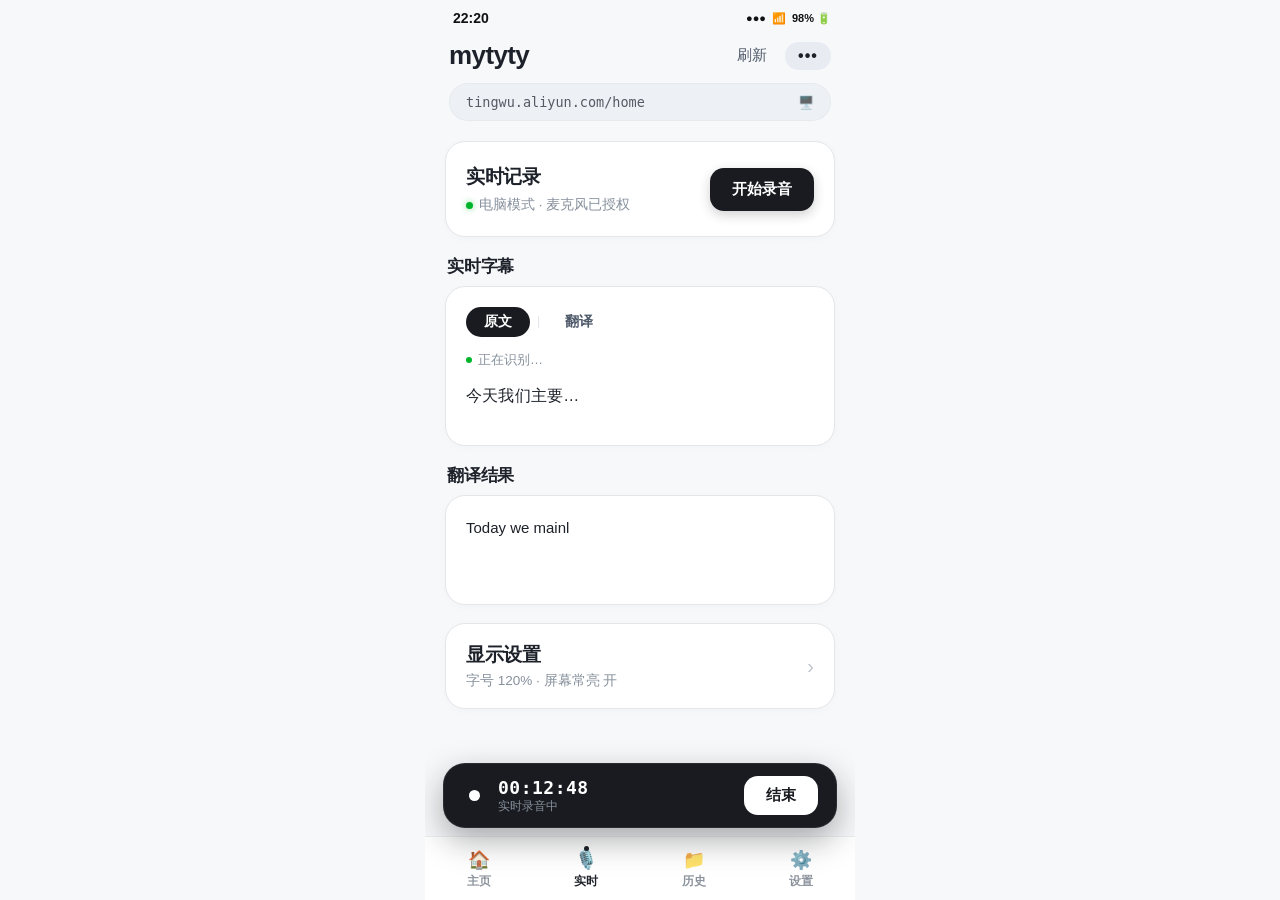
==== app/src/main/assets/ui/index.html @ fb3db4a4 "[1001] DEV mytyty[AI-chhh299.Developer] feat: 初始化 mytyty 通义听悟安卓定制客户端与桌面端伪装引擎 - 1:1 复刻极简卡片式移动端交互界面与动效" ====
<!DOCTYPE html>
<html lang="zh-CN">
<head>
  <meta charset="UTF-8">
  <meta name="viewport" content="width=device-width, initial-scale=1.0, maximum-scale=1.0, user-scalable=no, viewport-fit=cover">
  <title>mytyty - 通义听悟移动助手</title>
  <link rel="stylesheet" href="style.css">
</head>
<body>
  <!-- 移动端安全区容器 -->
  <div class="mobile-container">

    <!-- 顶部状态栏模拟 -->
    <header class="status-bar">
      <span class="status-time" id="statusTime">9:41</span>
      <div class="status-icons">
        <span class="status-icon signal">●●●</span>
        <span class="status-icon wifi">📶</span>
        <span class="status-icon battery">98% 🔋</span>
      </div>
    </header>

    <!-- 应用主标题与操作栏 -->
    <section class="app-header">
      <div class="header-main-row">
        <h1 class="app-title">mytyty</h1>
        <div class="header-actions">
          <button class="btn-text" id="btnRefresh" title="刷新听悟引擎">刷新</button>
          <button class="btn-more" id="btnMore" title="更多设置与模式切换">•••</button>
        </div>
      </div>

      <!-- 地址与引擎状态胶囊 -->
      <div class="url-pill" id="urlPill">
        <span class="url-text">tingwu.aliyun.com/home</span>
        <span class="url-status-icon" id="engineStatusBadge" title="桌面版引擎就绪">🖥️</span>
      </div>
    </section>

    <!-- 主滚动内容区 -->
    <main class="content-scroll" id="contentScroll">

      <!-- 卡片 1: 实时记录控制 -->
      <div class="card record-card">
        <div class="record-meta">
          <h2 class="card-title">实时记录</h2>
          <p class="card-subtitle">
            <span class="status-dot green"></span>
            电脑模式 · 麦克风已授权
          </p>
        </div>
        <button class="btn-record-primary" id="btnMainRecord">开始录音</button>
      </div>

      <!-- 区块 2: 实时字幕 -->
      <div class="section-group">
        <h3 class="section-title">实时字幕</h3>
        <div class="card transcript-card">
          <!-- 标签切换 -->
          <div class="tab-pills">
            <button class="tab-pill active" data-tab="original">原文</button>
            <span class="tab-divider"></span>
            <button class="tab-pill" data-tab="translation">翻译</button>
          </div>

          <!-- 实时状态与文本 -->
          <div class="recognition-status" id="recognitionStatus">
            <span class="pulse-indicator"></span>
            <span class="status-label" id="statusLabel">正在识别…</span>
          </div>

          <div class="transcript-content" id="transcriptText">
            今天我们主要讨论一下这个方案，手机端只需要保持网页在桌面模式，其余逻辑都交给听悟处理。
          </div>
        </div>
      </div>

      <!-- 区块 3: 翻译结果 -->
      <div class="section-group">
        <h3 class="section-title">翻译结果</h3>
        <div class="card translation-card">
          <div class="translation-content" id="translationText">
            Today we mainly discussed this approach. The mobile app only needs to keep the web page in desktop mode.
          </div>
        </div>
      </div>

      <!-- 卡片 4: 显示设置 -->
      <div class="card settings-entry-card" id="btnOpenDisplaySettings">
        <div class="settings-entry-text">
          <h2 class="card-title">显示设置</h2>
          <p class="card-subtitle" id="displaySettingsSummary">字号 120% · 屏幕常亮 开</p>
        </div>
        <div class="chevron-right">›</div>
      </div>

      <!-- 底部安全留白，防止被悬浮录音条遮挡 -->
      <div class="bottom-spacer"></div>
    </main>

    <!-- 悬浮常驻录音状态条（底部暗色卡片） -->
    <div class="floating-record-bar" id="floatingRecordBar">
      <div class="floating-left">
        <div class="rec-dot-wrapper">
          <span class="rec-dot"></span>
        </div>
        <div class="floating-timer-group">
          <div class="floating-time" id="floatingTime">00:12:47</div>
          <div class="floating-subtitle" id="floatingSubtitle">实时录音中</div>
        </div>
      </div>
      <button class="btn-stop-record" id="btnStopRecord">结束</button>
    </div>

    <!-- 底部四个主导航 Tab -->
    <nav class="bottom-nav">
      <button class="nav-item" data-nav="home">
        <span class="nav-icon">🏠</span>
        <span class="nav-label">主页</span>
      </button>
      <button class="nav-item active" data-nav="live">
        <span class="nav-dot"></span>
        <span class="nav-icon">🎙️</span>
        <span class="nav-label">实时</span>
      </button>
      <button class="nav-item" data-nav="history">
        <span class="nav-icon">📁</span>
        <span class="nav-label">历史</span>
      </button>
      <button class="nav-item" data-nav="settings">
        <span class="nav-icon">⚙️</span>
        <span class="nav-label">设置</span>
      </button>
    </nav>

    <!-- 显示设置弹窗 (BottomSheet Modal) -->
    <div class="modal-overlay" id="settingsModalOverlay">
      <div class="bottom-sheet">
        <div class="sheet-handle"></div>
        <div class="sheet-header">
          <h3>显示与运行设置</h3>
          <button class="btn-close-sheet" id="btnCloseSheet">✕</button>
        </div>

        <div class="sheet-body">
          <!-- 字号调节 -->
          <div class="setting-item">
            <div class="setting-label-group">
              <span class="setting-title">字幕字号大小</span>
              <span class="setting-val" id="fontSizeVal">120%</span>
            </div>
            <div class="font-size-slider-wrapper">
              <span class="font-size-min">A</span>
              <input type="range" id="fontSizeSlider" min="90" max="160" step="10" value="120">
              <span class="font-size-max">A+</span>
            </div>
          </div>

          <!-- 屏幕常亮开关 -->
          <div class="setting-item row-between">
            <div class="setting-label-group">
              <span class="setting-title">会议屏幕常亮</span>
              <span class="setting-desc">防止开会时手机黑屏休眠</span>
            </div>
            <label class="switch">
              <input type="checkbox" id="keepScreenOnToggle" checked>
              <span class="slider round"></span>
            </label>
          </div>

          <!-- 蓝牙耳机收音 -->
          <div class="setting-item row-between">
            <div class="setting-label-group">
              <span class="setting-title">优先蓝牙耳机收音</span>
              <span class="setting-desc">自动路由 AirPods/无线耳机麦克风</span>
            </div>
            <label class="switch">
              <input type="checkbox" id="bluetoothScoToggle" checked>
              <span class="slider round"></span>
            </label>
          </div>

          <!-- 本地录音双重备份 -->
          <div class="setting-item row-between">
            <div class="setting-label-group">
              <span class="setting-title">本地音频安全双备份</span>
              <span class="setting-desc">云端转写同时保存一份本地 AAC 文件</span>
            </div>
            <label class="switch">
              <input type="checkbox" id="localBackupToggle" checked>
              <span class="slider round"></span>
            </label>
          </div>
        </div>
      </div>
    </div>

    <!-- 更多选项菜单抽屉 (More Menu Modal) -->
    <div class="modal-overlay" id="moreModalOverlay">
      <div class="bottom-sheet">
        <div class="sheet-handle"></div>
        <div class="sheet-header">
          <h3>听悟控制中心</h3>
          <button class="btn-close-sheet" id="btnCloseMore">✕</button>
        </div>
        <div class="sheet-body menu-list">
          <button class="menu-action-item" id="btnToggleDesktopRaw">
            <span class="menu-action-icon">🖥️</span>
            <div class="menu-action-texts">
              <span class="menu-action-title">切换到电脑网页完整视图</span>
              <span class="menu-action-sub">用于扫码登录、阿里云账号绑定、查看高级功能</span>
            </div>
          </button>
          <button class="menu-action-item" id="btnCopyTranscript">
            <span class="menu-action-icon">📋</span>
            <div class="menu-action-texts">
              <span class="menu-action-title">一键复制当前全部字幕</span>
              <span class="menu-action-sub">将已转写的完整内容复制到系统剪贴板</span>
            </div>
          </button>
          <button class="menu-action-item" id="btnClearTranscript">
            <span class="menu-action-icon">🗑️</span>
            <div class="menu-action-texts">
              <span class="menu-action-title">清空当前屏幕内容</span>
              <span class="menu-action-sub">重新开始新一轮的实时速记</span>
            </div>
          </button>
        </div>
      </div>
    </div>

  </div>

  <script src="mock-bridge.js"></script>
  <script src="app.js"></script>
</body>
</html>
---- app/src/main/assets/ui/style.css ----
/* =========================================================
   通义听悟移动助手 - 极简卡片式设计系统 (Pixel-Perfect Mockup)
   ========================================================= */

:root {
  --bg-app: #F7F8FA;
  --bg-card: #FFFFFF;
  --bg-floating: #191B20;
  --color-primary-dark: #191B20;
  --color-text-main: #1D2129;
  --color-text-secondary: #4E5969;
  --color-text-muted: #86909C;
  --color-border: #E5E6EB;
  --color-border-light: #F0F2F5;
  --color-accent-green: #00B42A;
  --color-accent-red: #F53F3F;
  --color-pill-bg: #EDF0F5;

  --font-base-size: 16px;
  --font-scale: 1.2; /* 默认 120% */

  --safe-top: env(safe-area-inset-top, 0px);
  --safe-bottom: env(safe-area-inset-bottom, 0px);
}

* {
  box-sizing: border-box;
  margin: 0;
  padding: 0;
  -webkit-tap-highlight-color: transparent;
  user-select: none;
}

body {
  font-family: -apple-system, BlinkMacSystemFont, "Segoe UI", Roboto, "PingFang SC", "Hiragino Sans GB", "Microsoft YaHei", sans-serif;
  background-color: var(--bg-app);
  color: var(--color-text-main);
  min-height: 100vh;
  display: flex;
  justify-content: center;
  align-items: center;
  overflow-x: hidden;
}

.mobile-container {
  width: 100%;
  max-width: 430px;
  height: 100vh;
  background-color: var(--bg-app);
  display: flex;
  flex-direction: column;
  position: relative;
  overflow: hidden;
}

/* 顶部系统状态栏 */
.status-bar {
  padding: calc(10px + var(--safe-top)) 24px 6px 28px;
  display: flex;
  justify-content: space-between;
  align-items: center;
  font-size: 14px;
  font-weight: 600;
  color: #111;
  background-color: var(--bg-app);
  z-index: 10;
}

.status-icons {
  display: flex;
  gap: 6px;
  align-items: center;
  font-size: 11px;
}

/* 应用主顶栏 */
.app-header {
  padding: 8px 24px 12px 24px;
  background-color: var(--bg-app);
  display: flex;
  flex-direction: column;
  gap: 12px;
  z-index: 10;
}

.header-main-row {
  display: flex;
  justify-content: space-between;
  align-items: center;
}

.app-title {
  font-size: 26px;
  font-weight: 800;
  color: var(--color-text-main);
  letter-spacing: -0.6px;
}

.header-actions {
  display: flex;
  align-items: center;
  gap: 12px;
}

.btn-text {
  background: transparent;
  border: none;
  font-size: 15px;
  font-weight: 500;
  color: var(--color-text-secondary);
  cursor: pointer;
  padding: 4px 6px;
  transition: opacity 0.2s;
}

.btn-text:active {
  opacity: 0.6;
}

.btn-more {
  background: #E8ECF2;
  border: none;
  width: 46px;
  height: 28px;
  border-radius: 14px;
  font-size: 16px;
  font-weight: bold;
  color: var(--color-text-main);
  display: flex;
  align-items: center;
  justify-content: center;
  cursor: pointer;
  letter-spacing: 1px;
}

.btn-more:active {
  background: #DCE1E9;
}

/* 听悟地址指示胶囊 */
.url-pill {
  background-color: var(--color-pill-bg);
  height: 38px;
  border-radius: 19px;
  display: flex;
  align-items: center;
  justify-content: space-between;
  padding: 0 16px;
  border: 1px solid rgba(0, 0, 0, 0.03);
}

.url-text {
  font-size: 13.5px;
  font-weight: 500;
  color: #555A64;
  font-family: -apple-system, SFMono-Regular, Menlo, Monaco, Consolas, monospace;
}

.url-status-icon {
  font-size: 13px;
  opacity: 0.8;
}

/* 可滚动内容区 */
.content-scroll {
  flex: 1;
  overflow-y: auto;
  overflow-x: hidden;
  padding: 8px 20px 20px 20px;
  display: flex;
  flex-direction: column;
  gap: 18px;
  scroll-behavior: smooth;
  -webkit-overflow-scrolling: touch;
}

.content-scroll::-webkit-scrollbar {
  display: none;
}

/* 通用卡片容器 */
.card {
  background-color: var(--bg-card);
  border-radius: 20px;
  border: 1px solid var(--color-border);
  box-shadow: 0 2px 10px rgba(0, 0, 0, 0.025);
  padding: 20px;
  transition: transform 0.15s, box-shadow 0.15s;
}

.card:active {
  transform: scale(0.995);
}

/* 卡片 1: 实时记录卡片 */
.record-card {
  display: flex;
  justify-content: space-between;
  align-items: center;
  padding: 22px 20px;
}

.record-meta {
  display: flex;
  flex-direction: column;
  gap: 6px;
}

.card-title {
  font-size: 19px;
  font-weight: 800;
  color: var(--color-text-main);
  letter-spacing: -0.3px;
}

.card-subtitle {
  font-size: 13.5px;
  color: var(--color-text-muted);
  display: flex;
  align-items: center;
  gap: 6px;
  font-weight: 500;
}

.status-dot {
  width: 7px;
  height: 7px;
  border-radius: 50%;
  display: inline-block;
}

.status-dot.green {
  background-color: var(--color-accent-green);
  box-shadow: 0 0 6px rgba(0, 180, 42, 0.5);
}

.btn-record-primary {
  background-color: var(--color-primary-dark);
  color: #FFFFFF;
  border: none;
  padding: 12px 22px;
  border-radius: 14px;
  font-size: 15px;
  font-weight: 700;
  cursor: pointer;
  box-shadow: 0 4px 12px rgba(25, 27, 32, 0.2);
  transition: transform 0.1s, opacity 0.1s, background-color 0.2s;
}

.btn-record-primary:active {
  transform: scale(0.96);
  opacity: 0.9;
}

.btn-record-primary.recording {
  background-color: var(--color-accent-red);
}

/* 区块与分组 */
.section-group {
  display: flex;
  flex-direction: column;
  gap: 8px;
}

.section-title {
  font-size: 17px;
  font-weight: 800;
  color: var(--color-text-main);
  padding-left: 2px;
  letter-spacing: -0.2px;
}

/* 实时字幕卡片 */
.transcript-card {
  display: flex;
  flex-direction: column;
  gap: 14px;
  min-height: 160px;
}

.tab-pills {
  display: flex;
  align-items: center;
  gap: 4px;
}

.tab-pill {
  background: transparent;
  border: none;
  font-size: 14px;
  font-weight: 600;
  color: var(--color-text-secondary);
  padding: 6px 18px;
  border-radius: 20px;
  cursor: pointer;
  transition: all 0.2s;
}

.tab-pill.active {
  background-color: var(--color-primary-dark);
  color: #FFFFFF;
}

.tab-divider {
  width: 1px;
  height: 12px;
  background-color: var(--color-border);
  margin: 0 4px;
}

.recognition-status {
  display: flex;
  align-items: center;
  gap: 6px;
  font-size: 13px;
  color: var(--color-text-muted);
  font-weight: 500;
}

.pulse-indicator {
  width: 6px;
  height: 6px;
  border-radius: 50%;
  background-color: var(--color-accent-green);
  animation: pulse-ring 1.6s infinite ease-in-out;
}

@keyframes pulse-ring {
  0% { transform: scale(0.9); opacity: 0.5; }
  50% { transform: scale(1.4); opacity: 1; }
  100% { transform: scale(0.9); opacity: 0.5; }
}

.transcript-content {
  font-size: calc(var(--font-base-size) * var(--font-scale) / 1.2);
  line-height: 1.65;
  color: var(--color-text-main);
  font-weight: 500;
  letter-spacing: 0.2px;
  word-break: break-word;
  user-select: text;
}

/* 翻译卡片 */
.translation-card {
  min-height: 110px;
}

.translation-content {
  font-size: calc(var(--font-base-size) * var(--font-scale) / 1.28);
  line-height: 1.6;
  color: var(--color-text-main);
  font-weight: 500;
  word-break: break-word;
  user-select: text;
}

/* 显示设置卡片 */
.settings-entry-card {
  display: flex;
  justify-content: space-between;
  align-items: center;
  cursor: pointer;
  padding: 18px 20px;
}

.settings-entry-text {
  display: flex;
  flex-direction: column;
  gap: 4px;
}

.chevron-right {
  font-size: 20px;
  color: #C0C4CC;
  font-weight: 300;
}

/* 底部防遮挡占位 */
.bottom-spacer {
  height: 110px;
}

/* =========================================================
   常驻底部悬浮录音条 (Dark Floating Record Pill)
   ========================================================= */
.floating-record-bar {
  position: absolute;
  left: 18px;
  right: 18px;
  bottom: calc(72px + var(--safe-bottom));
  background-color: var(--bg-floating);
  border-radius: 22px;
  padding: 12px 18px;
  display: flex;
  justify-content: space-between;
  align-items: center;
  box-shadow: 0 12px 32px rgba(18, 20, 26, 0.35);
  z-index: 90;
  border: 1px solid rgba(255, 255, 255, 0.08);
  transition: transform 0.25s cubic-bezier(0.16, 1, 0.3, 1), opacity 0.2s;
}

.floating-left {
  display: flex;
  align-items: center;
  gap: 12px;
}

.rec-dot-wrapper {
  width: 24px;
  height: 24px;
  display: flex;
  align-items: center;
  justify-content: center;
}

.rec-dot {
  width: 11px;
  height: 11px;
  background-color: #FFFFFF;
  border-radius: 50%;
  animation: rec-pulse 1.4s infinite ease-in-out;
}

@keyframes rec-pulse {
  0% { transform: scale(1); opacity: 0.9; }
  50% { transform: scale(1.3); opacity: 0.4; }
  100% { transform: scale(1); opacity: 0.9; }
}

.floating-timer-group {
  display: flex;
  flex-direction: column;
}

.floating-time {
  font-family: -apple-system, SFMono-Regular, Menlo, Monaco, Consolas, monospace;
  font-size: 18px;
  font-weight: 800;
  color: #FFFFFF;
  letter-spacing: 0.5px;
}

.floating-subtitle {
  font-size: 12px;
  color: var(--color-text-muted);
  font-weight: 500;
}

.btn-stop-record {
  background-color: #FFFFFF;
  color: var(--color-primary-dark);
  border: none;
  font-size: 15px;
  font-weight: 800;
  padding: 10px 22px;
  border-radius: 14px;
  cursor: pointer;
  transition: transform 0.1s;
}

.btn-stop-record:active {
  transform: scale(0.95);
}

/* =========================================================
   底部导航栏 (Bottom Navigation Bar)
   ========================================================= */
.bottom-nav {
  position: absolute;
  left: 0;
  right: 0;
  bottom: 0;
  height: calc(64px + var(--safe-bottom));
  padding-bottom: var(--safe-bottom);
  background-color: #FFFFFF;
  border-top: 1px solid #ECEEF2;
  display: flex;
  justify-content: space-around;
  align-items: center;
  z-index: 80;
}

.nav-item {
  background: transparent;
  border: none;
  display: flex;
  flex-direction: column;
  align-items: center;
  justify-content: center;
  gap: 3px;
  color: #8C939D;
  cursor: pointer;
  position: relative;
  width: 68px;
  padding: 4px 0;
}

.nav-icon {
  font-size: 18px;
}

.nav-label {
  font-size: 11.5px;
  font-weight: 600;
}

.nav-item.active {
  color: var(--color-text-main);
}

.nav-item.active .nav-dot {
  position: absolute;
  top: 1px;
  width: 5px;
  height: 5px;
  border-radius: 50%;
  background-color: var(--color-text-main);
}

/* =========================================================
   弹窗与抽屉 (BottomSheet Modal)
   ========================================================= */
.modal-overlay {
  position: absolute;
  top: 0;
  left: 0;
  right: 0;
  bottom: 0;
  background-color: rgba(0, 0, 0, 0.45);
  backdrop-filter: blur(4px);
  z-index: 200;
  display: none;
  align-items: flex-end;
  opacity: 0;
  transition: opacity 0.25s ease;
}

.modal-overlay.active {
  display: flex;
  opacity: 1;
}

.bottom-sheet {
  background-color: #FFFFFF;
  width: 100%;
  border-radius: 28px 28px 0 0;
  padding: 14px 22px calc(24px + var(--safe-bottom)) 22px;
  display: flex;
  flex-direction: column;
  gap: 18px;
  animation: slide-up 0.28s cubic-bezier(0.16, 1, 0.3, 1);
}

@keyframes slide-up {
  from { transform: translateY(100%); }
  to { transform: translateY(0); }
}

.sheet-handle {
  width: 38px;
  height: 5px;
  background-color: #E2E4E8;
  border-radius: 3px;
  align-self: center;
}

.sheet-header {
  display: flex;
  justify-content: space-between;
  align-items: center;
}

.sheet-header h3 {
  font-size: 18px;
  font-weight: 800;
  color: var(--color-text-main);
}

.btn-close-sheet {
  background: #F0F2F5;
  border: none;
  width: 30px;
  height: 30px;
  border-radius: 50%;
  font-size: 14px;
  font-weight: bold;
  color: #666;
  cursor: pointer;
}

.sheet-body {
  display: flex;
  flex-direction: column;
  gap: 16px;
}

.setting-item {
  display: flex;
  flex-direction: column;
  gap: 10px;
  padding: 12px 0;
  border-bottom: 1px solid var(--color-border-light);
}

.setting-item.row-between {
  flex-direction: row;
  justify-content: space-between;
  align-items: center;
}

.setting-title {
  font-size: 16px;
  font-weight: 700;
  color: var(--color-text-main);
}

.setting-val {
  font-size: 14px;
  font-weight: 700;
  color: var(--color-accent-green);
}

.setting-desc {
  font-size: 12.5px;
  color: var(--color-text-muted);
}

.font-size-slider-wrapper {
  display: flex;
  align-items: center;
  gap: 12px;
}

.font-size-min { font-size: 13px; font-weight: bold; color: var(--color-text-muted); }
.font-size-max { font-size: 18px; font-weight: bold; color: var(--color-text-main); }

input[type="range"] {
  flex: 1;
  accent-color: var(--color-primary-dark);
  height: 6px;
  cursor: pointer;
}

.switch {
  position: relative;
  display: inline-block;
  width: 48px;
  height: 28px;
}

.switch input { opacity: 0; width: 0; height: 0; }

.slider {
  position: absolute;
  cursor: pointer;
  top: 0; left: 0; right: 0; bottom: 0;
  background-color: #DCDFE6;
  transition: 0.3s;
  border-radius: 28px;
}

.slider:before {
  position: absolute;
  content: "";
  height: 22px;
  width: 22px;
  left: 3px;
  bottom: 3px;
  background-color: white;
  transition: 0.3s;
  border-radius: 50%;
  box-shadow: 0 2px 5px rgba(0,0,0,0.2);
}

input:checked + .slider {
  background-color: var(--color-primary-dark);
}

input:checked + .slider:before {
  transform: translateX(20px);
}

.menu-list {
  display: flex;
  flex-direction: column;
  gap: 10px;
}

.menu-action-item {
  background: #F8F9FA;
  border: 1px solid var(--color-border);
  border-radius: 16px;
  padding: 14px 16px;
  display: flex;
  align-items: center;
  gap: 14px;
  text-align: left;
  cursor: pointer;
  transition: background 0.15s;
}

.menu-action-item:active {
  background: #ECEFF3;
}

.menu-action-icon {
  font-size: 22px;
}

.menu-action-texts {
  display: flex;
  flex-direction: column;
  gap: 3px;
}

.menu-action-title {
  font-size: 15px;
  font-weight: 700;
  color: var(--color-text-main);
}

.menu-action-sub {
  font-size: 12px;
  color: var(--color-text-muted);
}
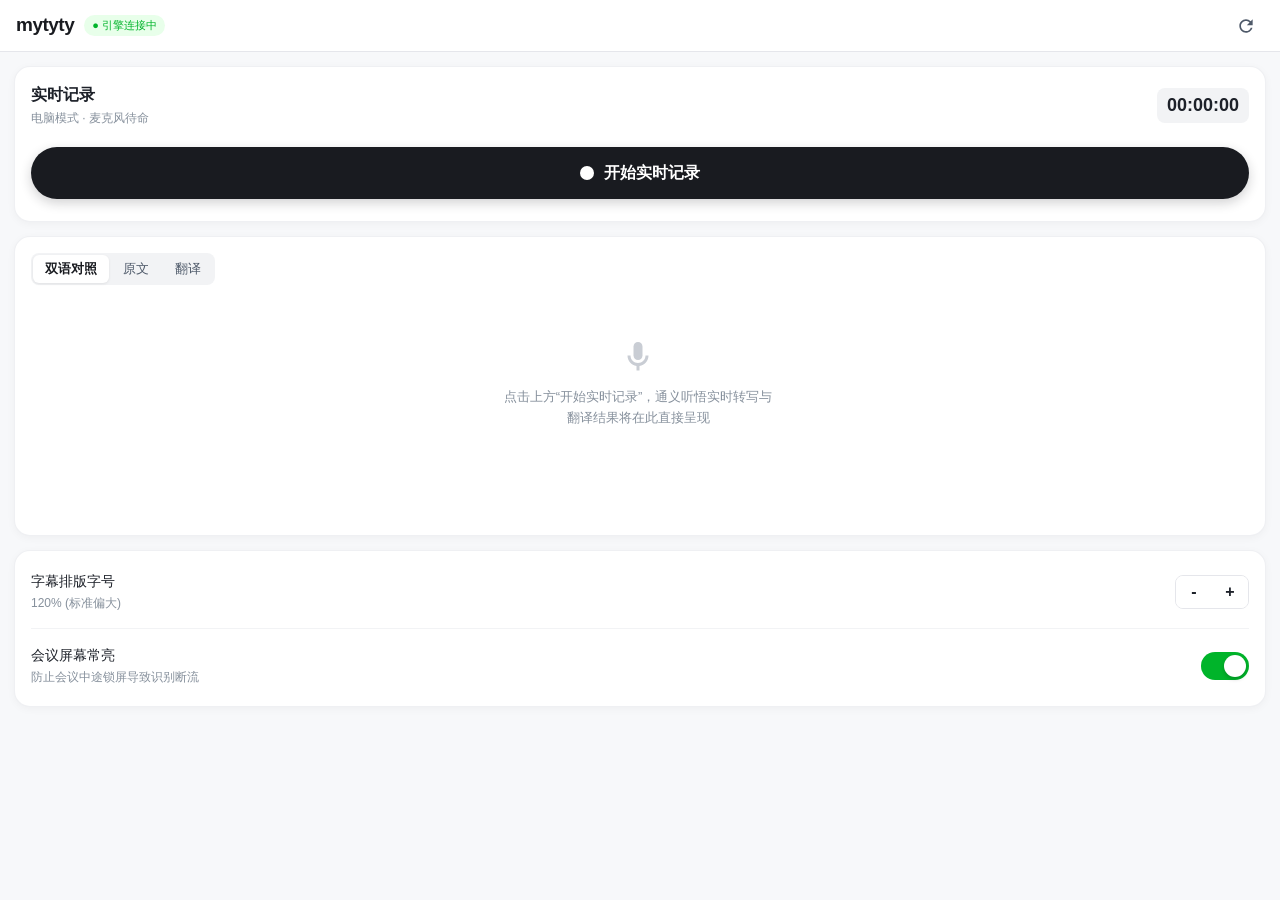
==== commit deb22ec5: "[1004] DEV mytyty[AI-chhh299.Developer] feat: 实现前台定制卡片UI与后台通义听悟引擎数据穿透架构 - 前台呈现专属手机移动卡片界面（初始00:00:00待" ====
--- a/app/src/main/assets/ui/index.html
+++ b/app/src/main/assets/ui/index.html
@@ -3,235 +3,117 @@
 <head>
   <meta charset="UTF-8">
   <meta name="viewport" content="width=device-width, initial-scale=1.0, maximum-scale=1.0, user-scalable=no, viewport-fit=cover">
-  <title>mytyty - 通义听悟移动助手</title>
+  <title>mytyty</title>
   <link rel="stylesheet" href="style.css">
 </head>
 <body>
-  <!-- 移动端安全区容器 -->
-  <div class="mobile-container">
+  <!-- 手机端原生 App 极简卡片容器 (无任何虚假 9:41/wifi/电池状态栏，由系统状态栏原生呈现) -->
+  <div class="app-container">
 
-    <!-- 顶部状态栏模拟 -->
-    <header class="status-bar">
-      <span class="status-time" id="statusTime">9:41</span>
-      <div class="status-icons">
-        <span class="status-icon signal">●●●</span>
-        <span class="status-icon wifi">📶</span>
-        <span class="status-icon battery">98% 🔋</span>
+    <!-- 顶部状态指示栏 -->
+    <header class="app-header">
+      <div class="header-left">
+        <span class="app-name">mytyty</span>
+        <span class="header-badge" id="engineStatusBadge">● 引擎连接中</span>
+      </div>
+      <div class="header-right">
+        <button class="icon-btn" id="btnRefresh" title="刷新">
+          <svg viewBox="0 0 24 24" width="20" height="20"><path fill="currentColor" d="M17.65 6.35A7.958 7.958 0 0 0 12 4c-4.42 0-7.99 3.58-7.99 8s3.57 8 7.99 8c3.73 0 6.84-2.55 7.73-6h-2.08A5.99 5.99 0 0 1 12 18c-3.31 0-6-2.69-6-6s2.69-6 6-6c1.66 0 3.14.69 4.22 1.78L13 11h7V4l-2.35 2.35z"/></svg>
+        </button>
       </div>
     </header>
 
-    <!-- 应用主标题与操作栏 -->
-    <section class="app-header">
-      <div class="header-main-row">
-        <h1 class="app-title">mytyty</h1>
-        <div class="header-actions">
-          <button class="btn-text" id="btnRefresh" title="刷新听悟引擎">刷新</button>
-          <button class="btn-more" id="btnMore" title="更多设置与模式切换">•••</button>
+    <!-- 可滚动卡片内容区 -->
+    <main class="content-scroll">
+
+      <!-- 1. 实时记录控制卡片 -->
+      <section class="card record-card">
+        <div class="card-header">
+          <div class="card-title-group">
+            <span class="card-title">实时记录</span>
+            <span class="sub-status" id="micStatusText">电脑模式 · 麦克风待命</span>
+          </div>
+          <span class="record-timer" id="mainRecordTimer">00:00:00</span>
         </div>
-      </div>
 
-      <!-- 地址与引擎状态胶囊 -->
-      <div class="url-pill" id="urlPill">
-        <span class="url-text">tingwu.aliyun.com/home</span>
-        <span class="url-status-icon" id="engineStatusBadge" title="桌面版引擎就绪">🖥️</span>
-      </div>
-    </section>
+        <div class="record-action-area">
+          <button class="btn-record-main" id="btnToggleRecord">
+            <div class="record-btn-icon" id="recordBtnIcon"></div>
+            <span id="recordBtnLabel">开始实时记录</span>
+          </button>
+        </div>
+      </section>
 
-    <!-- 主滚动内容区 -->
-    <main class="content-scroll" id="contentScroll">
-
-      <!-- 卡片 1: 实时记录控制 -->
-      <div class="card record-card">
-        <div class="record-meta">
-          <h2 class="card-title">实时记录</h2>
-          <p class="card-subtitle">
-            <span class="status-dot green"></span>
-            电脑模式 · 麦克风已授权
-          </p>
-        </div>
-        <button class="btn-record-primary" id="btnMainRecord">开始录音</button>
-      </div>
-
-      <!-- 区块 2: 实时字幕 -->
-      <div class="section-group">
-        <h3 class="section-title">实时字幕</h3>
-        <div class="card transcript-card">
-          <!-- 标签切换 -->
-          <div class="tab-pills">
-            <button class="tab-pill active" data-tab="original">原文</button>
-            <span class="tab-divider"></span>
-            <button class="tab-pill" data-tab="translation">翻译</button>
+      <!-- 2. 实时字幕卡片 (原文与翻译流) -->
+      <section class="card subtitle-card">
+        <div class="card-header">
+          <div class="tab-pill-group">
+            <button class="pill-tab active" data-mode="bilingual">双语对照</button>
+            <button class="pill-tab" data-mode="original">原文</button>
+            <button class="pill-tab" data-mode="translation">翻译</button>
           </div>
-
-          <!-- 实时状态与文本 -->
-          <div class="recognition-status" id="recognitionStatus">
-            <span class="pulse-indicator"></span>
-            <span class="status-label" id="statusLabel">正在识别…</span>
-          </div>
-
-          <div class="transcript-content" id="transcriptText">
-            今天我们主要讨论一下这个方案，手机端只需要保持网页在桌面模式，其余逻辑都交给听悟处理。
+          <div class="live-indicator" id="liveIndicator" style="display: none;">
+            <span class="sound-wave"></span>
+            <span class="sound-wave"></span>
+            <span class="sound-wave"></span>
+            <span class="sound-wave"></span>
+            <span class="indicator-text">正在识别</span>
           </div>
         </div>
-      </div>
 
-      <!-- 区块 3: 翻译结果 -->
-      <div class="section-group">
-        <h3 class="section-title">翻译结果</h3>
-        <div class="card translation-card">
-          <div class="translation-content" id="translationText">
-            Today we mainly discussed this approach. The mobile app only needs to keep the web page in desktop mode.
+        <!-- 实时转写与字幕展示容器 (绝无任何虚假写死静态文本) -->
+        <div class="transcript-stream-container" id="transcriptContainer">
+          <div class="empty-state" id="transcriptEmptyState">
+            <svg viewBox="0 0 24 24" width="36" height="36" class="empty-icon"><path fill="currentColor" d="M12 14c1.66 0 3-1.34 3-3V5c0-1.66-1.34-3-3-3S9 3.34 9 5v6c0 1.66 1.34 3 3 3z"/><path fill="currentColor" d="M17 11c0 2.76-2.24 5-5 5s-5-2.24-5-5H5c0 3.53 2.61 6.43 6 6.92V21h2v-3.08c3.39-.49 6-3.39 6-6.92h-2z"/></svg>
+            <p class="empty-tip">点击上方“开始实时记录”，通义听悟实时转写与翻译结果将在此直接呈现</p>
+          </div>
+          <div class="stream-sentences" id="streamSentences"></div>
+        </div>
+      </section>
+
+      <!-- 3. 显示设置卡片 (字号与常亮) -->
+      <section class="card settings-card">
+        <div class="setting-item">
+          <div class="setting-label">
+            <span class="setting-title">字幕排版字号</span>
+            <span class="setting-desc" id="currentFontSizeLabel">120% (标准偏大)</span>
+          </div>
+          <div class="font-stepper">
+            <button class="stepper-btn" id="btnFontMinus">-</button>
+            <button class="stepper-btn" id="btnFontPlus">+</button>
           </div>
         </div>
-      </div>
 
-      <!-- 卡片 4: 显示设置 -->
-      <div class="card settings-entry-card" id="btnOpenDisplaySettings">
-        <div class="settings-entry-text">
-          <h2 class="card-title">显示设置</h2>
-          <p class="card-subtitle" id="displaySettingsSummary">字号 120% · 屏幕常亮 开</p>
+        <div class="divider"></div>
+
+        <div class="setting-item">
+          <div class="setting-label">
+            <span class="setting-title">会议屏幕常亮</span>
+            <span class="setting-desc">防止会议中途锁屏导致识别断流</span>
+          </div>
+          <label class="switch">
+            <input type="checkbox" id="chkKeepScreenOn" checked>
+            <span class="slider round"></span>
+          </label>
         </div>
-        <div class="chevron-right">›</div>
-      </div>
+      </section>
 
-      <!-- 底部安全留白，防止被悬浮录音条遮挡 -->
-      <div class="bottom-spacer"></div>
     </main>
 
-    <!-- 悬浮常驻录音状态条（底部暗色卡片） -->
-    <div class="floating-record-bar" id="floatingRecordBar">
-      <div class="floating-left">
-        <div class="rec-dot-wrapper">
-          <span class="rec-dot"></span>
+    <!-- 4. 录音中常驻悬浮底栏 (仅在录音中弹出，未录音时隐藏) -->
+    <div class="floating-record-bar" id="floatingRecordBar" style="display: none;">
+      <div class="floating-bar-content">
+        <div class="floating-pulse-dot"></div>
+        <div class="floating-info">
+          <span class="floating-timer" id="floatingTimer">00:00:00</span>
+          <span class="floating-desc">实时会议录音中…</span>
         </div>
-        <div class="floating-timer-group">
-          <div class="floating-time" id="floatingTime">00:12:47</div>
-          <div class="floating-subtitle" id="floatingSubtitle">实时录音中</div>
-        </div>
-      </div>
-      <button class="btn-stop-record" id="btnStopRecord">结束</button>
-    </div>
-
-    <!-- 底部四个主导航 Tab -->
-    <nav class="bottom-nav">
-      <button class="nav-item" data-nav="home">
-        <span class="nav-icon">🏠</span>
-        <span class="nav-label">主页</span>
-      </button>
-      <button class="nav-item active" data-nav="live">
-        <span class="nav-dot"></span>
-        <span class="nav-icon">🎙️</span>
-        <span class="nav-label">实时</span>
-      </button>
-      <button class="nav-item" data-nav="history">
-        <span class="nav-icon">📁</span>
-        <span class="nav-label">历史</span>
-      </button>
-      <button class="nav-item" data-nav="settings">
-        <span class="nav-icon">⚙️</span>
-        <span class="nav-label">设置</span>
-      </button>
-    </nav>
-
-    <!-- 显示设置弹窗 (BottomSheet Modal) -->
-    <div class="modal-overlay" id="settingsModalOverlay">
-      <div class="bottom-sheet">
-        <div class="sheet-handle"></div>
-        <div class="sheet-header">
-          <h3>显示与运行设置</h3>
-          <button class="btn-close-sheet" id="btnCloseSheet">✕</button>
-        </div>
-
-        <div class="sheet-body">
-          <!-- 字号调节 -->
-          <div class="setting-item">
-            <div class="setting-label-group">
-              <span class="setting-title">字幕字号大小</span>
-              <span class="setting-val" id="fontSizeVal">120%</span>
-            </div>
-            <div class="font-size-slider-wrapper">
-              <span class="font-size-min">A</span>
-              <input type="range" id="fontSizeSlider" min="90" max="160" step="10" value="120">
-              <span class="font-size-max">A+</span>
-            </div>
-          </div>
-
-          <!-- 屏幕常亮开关 -->
-          <div class="setting-item row-between">
-            <div class="setting-label-group">
-              <span class="setting-title">会议屏幕常亮</span>
-              <span class="setting-desc">防止开会时手机黑屏休眠</span>
-            </div>
-            <label class="switch">
-              <input type="checkbox" id="keepScreenOnToggle" checked>
-              <span class="slider round"></span>
-            </label>
-          </div>
-
-          <!-- 蓝牙耳机收音 -->
-          <div class="setting-item row-between">
-            <div class="setting-label-group">
-              <span class="setting-title">优先蓝牙耳机收音</span>
-              <span class="setting-desc">自动路由 AirPods/无线耳机麦克风</span>
-            </div>
-            <label class="switch">
-              <input type="checkbox" id="bluetoothScoToggle" checked>
-              <span class="slider round"></span>
-            </label>
-          </div>
-
-          <!-- 本地录音双重备份 -->
-          <div class="setting-item row-between">
-            <div class="setting-label-group">
-              <span class="setting-title">本地音频安全双备份</span>
-              <span class="setting-desc">云端转写同时保存一份本地 AAC 文件</span>
-            </div>
-            <label class="switch">
-              <input type="checkbox" id="localBackupToggle" checked>
-              <span class="slider round"></span>
-            </label>
-          </div>
-        </div>
-      </div>
-    </div>
-
-    <!-- 更多选项菜单抽屉 (More Menu Modal) -->
-    <div class="modal-overlay" id="moreModalOverlay">
-      <div class="bottom-sheet">
-        <div class="sheet-handle"></div>
-        <div class="sheet-header">
-          <h3>听悟控制中心</h3>
-          <button class="btn-close-sheet" id="btnCloseMore">✕</button>
-        </div>
-        <div class="sheet-body menu-list">
-          <button class="menu-action-item" id="btnToggleDesktopRaw">
-            <span class="menu-action-icon">🖥️</span>
-            <div class="menu-action-texts">
-              <span class="menu-action-title">切换到电脑网页完整视图</span>
-              <span class="menu-action-sub">用于扫码登录、阿里云账号绑定、查看高级功能</span>
-            </div>
-          </button>
-          <button class="menu-action-item" id="btnCopyTranscript">
-            <span class="menu-action-icon">📋</span>
-            <div class="menu-action-texts">
-              <span class="menu-action-title">一键复制当前全部字幕</span>
-              <span class="menu-action-sub">将已转写的完整内容复制到系统剪贴板</span>
-            </div>
-          </button>
-          <button class="menu-action-item" id="btnClearTranscript">
-            <span class="menu-action-icon">🗑️</span>
-            <div class="menu-action-texts">
-              <span class="menu-action-title">清空当前屏幕内容</span>
-              <span class="menu-action-sub">重新开始新一轮的实时速记</span>
-            </div>
-          </button>
-        </div>
+        <button class="btn-floating-stop" id="btnFloatingStop">结束录音</button>
       </div>
     </div>
 
   </div>
 
-  <script src="mock-bridge.js"></script>
   <script src="app.js"></script>
 </body>
-</html>+</html>
--- a/app/src/main/assets/ui/style.css
+++ b/app/src/main/assets/ui/style.css
@@ -1,27 +1,6 @@
 /* =========================================================
-   通义听悟移动助手 - 极简卡片式设计系统 (Pixel-Perfect Mockup)
+   mytyty 极简移动端原生卡片样式表 (style.css)
    ========================================================= */
-
-:root {
-  --bg-app: #F7F8FA;
-  --bg-card: #FFFFFF;
-  --bg-floating: #191B20;
-  --color-primary-dark: #191B20;
-  --color-text-main: #1D2129;
-  --color-text-secondary: #4E5969;
-  --color-text-muted: #86909C;
-  --color-border: #E5E6EB;
-  --color-border-light: #F0F2F5;
-  --color-accent-green: #00B42A;
-  --color-accent-red: #F53F3F;
-  --color-pill-bg: #EDF0F5;
-
-  --font-base-size: 16px;
-  --font-scale: 1.2; /* 默认 120% */
-
-  --safe-top: env(safe-area-inset-top, 0px);
-  --safe-bottom: env(safe-area-inset-bottom, 0px);
-}
 
 * {
   box-sizing: border-box;
@@ -31,619 +10,381 @@
   user-select: none;
 }
 
+:root {
+  --primary-color: #165DFF;
+  --primary-dark: #191B20;
+  --bg-color: #F7F8FA;
+  --card-bg: #FFFFFF;
+  --text-main: #1D2129;
+  --text-secondary: #4E5969;
+  --text-muted: #86909C;
+  --accent-green: #00B42A;
+  --accent-red: #F53F3F;
+  --border-color: #E5E6EB;
+  --shadow-sm: 0 2px 8px rgba(0, 0, 0, 0.04);
+  --shadow-md: 0 4px 16px rgba(0, 0, 0, 0.08);
+  --font-scale: 1.2;
+}
+
 body {
   font-family: -apple-system, BlinkMacSystemFont, "Segoe UI", Roboto, "PingFang SC", "Hiragino Sans GB", "Microsoft YaHei", sans-serif;
-  background-color: var(--bg-app);
-  color: var(--color-text-main);
-  min-height: 100vh;
-  display: flex;
-  justify-content: center;
-  align-items: center;
-  overflow-x: hidden;
-}
-
-.mobile-container {
+  background-color: var(--bg-color);
+  color: var(--text-main);
+  line-height: 1.5;
+  overflow: hidden;
+  height: 100vh;
+  width: 100vw;
+}
+
+.app-container {
+  display: flex;
+  flex-direction: column;
+  height: 100%;
   width: 100%;
-  max-width: 430px;
-  height: 100vh;
-  background-color: var(--bg-app);
-  display: flex;
-  flex-direction: column;
-  position: relative;
-  overflow: hidden;
-}
-
-/* 顶部系统状态栏 */
-.status-bar {
-  padding: calc(10px + var(--safe-top)) 24px 6px 28px;
-  display: flex;
+}
+
+/* 顶部精简指示栏 */
+.app-header {
+  height: 52px;
+  background: var(--card-bg);
+  display: flex;
+  align-items: center;
   justify-content: space-between;
-  align-items: center;
-  font-size: 14px;
-  font-weight: 600;
-  color: #111;
-  background-color: var(--bg-app);
-  z-index: 10;
-}
-
-.status-icons {
-  display: flex;
-  gap: 6px;
-  align-items: center;
+  padding: 0 16px;
+  border-bottom: 1px solid var(--border-color);
+  flex-shrink: 0;
+}
+
+.header-left {
+  display: flex;
+  align-items: center;
+  gap: 10px;
+}
+
+.app-name {
+  font-size: 19px;
+  font-weight: 700;
+  color: var(--primary-dark);
+  letter-spacing: -0.5px;
+}
+
+.header-badge {
   font-size: 11px;
-}
-
-/* 应用主顶栏 */
-.app-header {
-  padding: 8px 24px 12px 24px;
-  background-color: var(--bg-app);
-  display: flex;
-  flex-direction: column;
-  gap: 12px;
-  z-index: 10;
-}
-
-.header-main-row {
-  display: flex;
-  justify-content: space-between;
-  align-items: center;
-}
-
-.app-title {
-  font-size: 26px;
-  font-weight: 800;
-  color: var(--color-text-main);
-  letter-spacing: -0.6px;
-}
-
-.header-actions {
-  display: flex;
-  align-items: center;
-  gap: 12px;
-}
-
-.btn-text {
-  background: transparent;
+  color: var(--accent-green);
+  background: #E8FFEA;
+  padding: 2px 8px;
+  border-radius: 12px;
+  font-weight: 500;
+}
+
+.header-badge.warning {
+  color: #FF7D00;
+  background: #FFF7E8;
+}
+
+.header-right {
+  display: flex;
+  align-items: center;
+}
+
+.icon-btn {
+  background: none;
   border: none;
-  font-size: 15px;
-  font-weight: 500;
-  color: var(--color-text-secondary);
-  cursor: pointer;
-  padding: 4px 6px;
-  transition: opacity 0.2s;
-}
-
-.btn-text:active {
-  opacity: 0.6;
-}
-
-.btn-more {
-  background: #E8ECF2;
-  border: none;
-  width: 46px;
-  height: 28px;
-  border-radius: 14px;
-  font-size: 16px;
-  font-weight: bold;
-  color: var(--color-text-main);
+  padding: 8px;
+  color: var(--text-secondary);
+  border-radius: 8px;
   display: flex;
   align-items: center;
   justify-content: center;
   cursor: pointer;
-  letter-spacing: 1px;
-}
-
-.btn-more:active {
-  background: #DCE1E9;
-}
-
-/* 听悟地址指示胶囊 */
-.url-pill {
-  background-color: var(--color-pill-bg);
-  height: 38px;
-  border-radius: 19px;
-  display: flex;
-  align-items: center;
-  justify-content: space-between;
-  padding: 0 16px;
-  border: 1px solid rgba(0, 0, 0, 0.03);
-}
-
-.url-text {
-  font-size: 13.5px;
-  font-weight: 500;
-  color: #555A64;
-  font-family: -apple-system, SFMono-Regular, Menlo, Monaco, Consolas, monospace;
-}
-
-.url-status-icon {
-  font-size: 13px;
-  opacity: 0.8;
-}
-
-/* 可滚动内容区 */
+}
+
+.icon-btn:active {
+  background-color: rgba(0, 0, 0, 0.05);
+}
+
+/* 可滚动卡片内容区 */
 .content-scroll {
   flex: 1;
   overflow-y: auto;
-  overflow-x: hidden;
-  padding: 8px 20px 20px 20px;
+  -webkit-overflow-scrolling: touch;
+  padding: 14px 14px 80px 14px;
   display: flex;
   flex-direction: column;
-  gap: 18px;
-  scroll-behavior: smooth;
-  -webkit-overflow-scrolling: touch;
-}
-
-.content-scroll::-webkit-scrollbar {
-  display: none;
+  gap: 14px;
 }
 
 /* 通用卡片容器 */
 .card {
-  background-color: var(--bg-card);
-  border-radius: 20px;
-  border: 1px solid var(--color-border);
-  box-shadow: 0 2px 10px rgba(0, 0, 0, 0.025);
-  padding: 20px;
-  transition: transform 0.15s, box-shadow 0.15s;
-}
-
-.card:active {
-  transform: scale(0.995);
-}
-
-/* 卡片 1: 实时记录卡片 */
-.record-card {
+  background: var(--card-bg);
+  border-radius: 16px;
+  padding: 16px;
+  box-shadow: var(--shadow-sm);
+  border: 1px solid rgba(229, 230, 235, 0.6);
+}
+
+.card-header {
   display: flex;
   justify-content: space-between;
   align-items: center;
-  padding: 22px 20px;
-}
-
-.record-meta {
+  margin-bottom: 14px;
+}
+
+.card-title-group {
   display: flex;
   flex-direction: column;
-  gap: 6px;
+  gap: 2px;
 }
 
 .card-title {
-  font-size: 19px;
-  font-weight: 800;
-  color: var(--color-text-main);
-  letter-spacing: -0.3px;
-}
-
-.card-subtitle {
-  font-size: 13.5px;
-  color: var(--color-text-muted);
-  display: flex;
-  align-items: center;
-  gap: 6px;
-  font-weight: 500;
-}
-
-.status-dot {
-  width: 7px;
-  height: 7px;
-  border-radius: 50%;
-  display: inline-block;
-}
-
-.status-dot.green {
-  background-color: var(--color-accent-green);
-  box-shadow: 0 0 6px rgba(0, 180, 42, 0.5);
-}
-
-.btn-record-primary {
-  background-color: var(--color-primary-dark);
+  font-size: 16px;
+  font-weight: 600;
+  color: var(--text-main);
+}
+
+.sub-status {
+  font-size: 12px;
+  color: var(--text-muted);
+}
+
+/* 1. 实时记录控制卡片 */
+.record-timer {
+  font-size: 18px;
+  font-weight: 700;
+  font-variant-numeric: tabular-nums;
+  color: var(--text-main);
+  background: #F2F3F5;
+  padding: 4px 10px;
+  border-radius: 8px;
+}
+
+.record-timer.recording {
+  color: var(--accent-red);
+  background: #FFECE8;
+}
+
+.record-action-area {
+  display: flex;
+  justify-content: center;
+  padding: 6px 0;
+}
+
+.btn-record-main {
+  width: 100%;
+  height: 52px;
+  background: var(--primary-dark);
   color: #FFFFFF;
   border: none;
-  padding: 12px 22px;
-  border-radius: 14px;
-  font-size: 15px;
-  font-weight: 700;
+  border-radius: 26px;
+  display: flex;
+  align-items: center;
+  justify-content: center;
+  gap: 10px;
+  font-size: 16px;
+  font-weight: 600;
+  box-shadow: 0 4px 12px rgba(25, 27, 32, 0.2);
+  transition: all 0.2s ease;
   cursor: pointer;
-  box-shadow: 0 4px 12px rgba(25, 27, 32, 0.2);
-  transition: transform 0.1s, opacity 0.1s, background-color 0.2s;
-}
-
-.btn-record-primary:active {
-  transform: scale(0.96);
+}
+
+.btn-record-main:active {
+  transform: scale(0.98);
   opacity: 0.9;
 }
 
-.btn-record-primary.recording {
-  background-color: var(--color-accent-red);
-}
-
-/* 区块与分组 */
-.section-group {
+.btn-record-main.is-recording {
+  background: var(--accent-red);
+  box-shadow: 0 4px 14px rgba(245, 63, 63, 0.35);
+}
+
+.record-btn-icon {
+  width: 14px;
+  height: 14px;
+  background: #FFFFFF;
+  border-radius: 50%;
+}
+
+.btn-record-main.is-recording .record-btn-icon {
+  border-radius: 3px;
+  width: 12px;
+  height: 12px;
+}
+
+/* 2. 实时字幕卡片 */
+.tab-pill-group {
+  display: flex;
+  background: #F2F3F5;
+  border-radius: 8px;
+  padding: 2px;
+  gap: 2px;
+}
+
+.pill-tab {
+  background: none;
+  border: none;
+  padding: 5px 12px;
+  font-size: 13px;
+  color: var(--text-secondary);
+  border-radius: 6px;
+  font-weight: 500;
+  cursor: pointer;
+}
+
+.pill-tab.active {
+  background: #FFFFFF;
+  color: var(--primary-dark);
+  font-weight: 600;
+  box-shadow: 0 1px 3px rgba(0, 0, 0, 0.08);
+}
+
+.live-indicator {
+  display: flex;
+  align-items: center;
+  gap: 4px;
+}
+
+.sound-wave {
+  width: 3px;
+  height: 10px;
+  background: var(--accent-green);
+  border-radius: 2px;
+  animation: wave 1s infinite ease-in-out;
+}
+
+.sound-wave:nth-child(2) { animation-delay: 0.15s; }
+.sound-wave:nth-child(3) { animation-delay: 0.3s; }
+.sound-wave:nth-child(4) { animation-delay: 0.45s; }
+
+@keyframes wave {
+  0%, 100% { height: 6px; }
+  50% { height: 16px; }
+}
+
+.indicator-text {
+  font-size: 11px;
+  color: var(--accent-green);
+  font-weight: 600;
+  margin-left: 2px;
+}
+
+.transcript-stream-container {
+  min-height: 220px;
+  max-height: 380px;
+  overflow-y: auto;
+  -webkit-overflow-scrolling: touch;
+  padding-right: 4px;
+}
+
+.empty-state {
   display: flex;
   flex-direction: column;
-  gap: 8px;
-}
-
-.section-title {
-  font-size: 17px;
-  font-weight: 800;
-  color: var(--color-text-main);
-  padding-left: 2px;
-  letter-spacing: -0.2px;
-}
-
-/* 实时字幕卡片 */
-.transcript-card {
-  display: flex;
-  flex-direction: column;
-  gap: 14px;
-  min-height: 160px;
-}
-
-.tab-pills {
-  display: flex;
-  align-items: center;
-  gap: 4px;
-}
-
-.tab-pill {
-  background: transparent;
-  border: none;
-  font-size: 14px;
-  font-weight: 600;
-  color: var(--color-text-secondary);
-  padding: 6px 18px;
-  border-radius: 20px;
-  cursor: pointer;
-  transition: all 0.2s;
-}
-
-.tab-pill.active {
-  background-color: var(--color-primary-dark);
-  color: #FFFFFF;
-}
-
-.tab-divider {
-  width: 1px;
-  height: 12px;
-  background-color: var(--color-border);
-  margin: 0 4px;
-}
-
-.recognition-status {
-  display: flex;
-  align-items: center;
-  gap: 6px;
+  align-items: center;
+  justify-content: center;
+  padding: 40px 16px;
+  color: var(--text-muted);
+  text-align: center;
+  gap: 12px;
+}
+
+.empty-icon {
+  color: #C9CDD4;
+}
+
+.empty-tip {
   font-size: 13px;
-  color: var(--color-text-muted);
-  font-weight: 500;
-}
-
-.pulse-indicator {
-  width: 6px;
-  height: 6px;
-  border-radius: 50%;
-  background-color: var(--color-accent-green);
-  animation: pulse-ring 1.6s infinite ease-in-out;
-}
-
-@keyframes pulse-ring {
-  0% { transform: scale(0.9); opacity: 0.5; }
-  50% { transform: scale(1.4); opacity: 1; }
-  100% { transform: scale(0.9); opacity: 0.5; }
-}
-
-.transcript-content {
-  font-size: calc(var(--font-base-size) * var(--font-scale) / 1.2);
-  line-height: 1.65;
-  color: var(--color-text-main);
-  font-weight: 500;
-  letter-spacing: 0.2px;
-  word-break: break-word;
+  line-height: 1.6;
+  max-width: 280px;
+}
+
+/* 句子流与双语排版 */
+.sentence-bubble {
+  margin-bottom: 14px;
+  padding-bottom: 12px;
+  border-bottom: 1px dashed #F2F3F5;
   user-select: text;
 }
 
-/* 翻译卡片 */
-.translation-card {
-  min-height: 110px;
-}
-
-.translation-content {
-  font-size: calc(var(--font-base-size) * var(--font-scale) / 1.28);
-  line-height: 1.6;
-  color: var(--color-text-main);
+.sentence-header {
+  display: flex;
+  justify-content: space-between;
+  margin-bottom: 4px;
+  font-size: 11px;
+  color: var(--text-muted);
+}
+
+.sentence-original {
+  font-size: calc(14px * var(--font-scale));
+  line-height: 1.7;
+  color: var(--text-main);
   font-weight: 500;
   word-break: break-word;
-  user-select: text;
-}
-
-/* 显示设置卡片 */
-.settings-entry-card {
-  display: flex;
+}
+
+.sentence-translation {
+  font-size: calc(13px * var(--font-scale));
+  line-height: 1.6;
+  color: #4E5969;
+  margin-top: 6px;
+  padding-left: 8px;
+  border-left: 2px solid var(--primary-color);
+  word-break: break-word;
+}
+
+/* 3. 显示设置卡片 */
+.setting-item {
+  display: flex;
+  align-items: center;
   justify-content: space-between;
-  align-items: center;
+  padding: 4px 0;
+}
+
+.setting-label {
+  display: flex;
+  flex-direction: column;
+  gap: 2px;
+}
+
+.setting-title {
+  font-size: 14px;
+  font-weight: 500;
+  color: var(--text-main);
+}
+
+.setting-desc {
+  font-size: 12px;
+  color: var(--text-muted);
+}
+
+.divider {
+  height: 1px;
+  background: #F2F3F5;
+  margin: 12px 0;
+}
+
+.font-stepper {
+  display: flex;
+  align-items: center;
+  border: 1px solid var(--border-color);
+  border-radius: 8px;
+  overflow: hidden;
+}
+
+.stepper-btn {
+  width: 36px;
+  height: 32px;
+  background: #FFFFFF;
+  border: none;
+  font-size: 16px;
+  font-weight: 600;
+  color: var(--text-main);
   cursor: pointer;
-  padding: 18px 20px;
-}
-
-.settings-entry-text {
-  display: flex;
-  flex-direction: column;
-  gap: 4px;
-}
-
-.chevron-right {
-  font-size: 20px;
-  color: #C0C4CC;
-  font-weight: 300;
-}
-
-/* 底部防遮挡占位 */
-.bottom-spacer {
-  height: 110px;
-}
-
-/* =========================================================
-   常驻底部悬浮录音条 (Dark Floating Record Pill)
-   ========================================================= */
-.floating-record-bar {
-  position: absolute;
-  left: 18px;
-  right: 18px;
-  bottom: calc(72px + var(--safe-bottom));
-  background-color: var(--bg-floating);
-  border-radius: 22px;
-  padding: 12px 18px;
-  display: flex;
-  justify-content: space-between;
-  align-items: center;
-  box-shadow: 0 12px 32px rgba(18, 20, 26, 0.35);
-  z-index: 90;
-  border: 1px solid rgba(255, 255, 255, 0.08);
-  transition: transform 0.25s cubic-bezier(0.16, 1, 0.3, 1), opacity 0.2s;
-}
-
-.floating-left {
-  display: flex;
-  align-items: center;
-  gap: 12px;
-}
-
-.rec-dot-wrapper {
-  width: 24px;
-  height: 24px;
-  display: flex;
-  align-items: center;
-  justify-content: center;
-}
-
-.rec-dot {
-  width: 11px;
-  height: 11px;
-  background-color: #FFFFFF;
-  border-radius: 50%;
-  animation: rec-pulse 1.4s infinite ease-in-out;
-}
-
-@keyframes rec-pulse {
-  0% { transform: scale(1); opacity: 0.9; }
-  50% { transform: scale(1.3); opacity: 0.4; }
-  100% { transform: scale(1); opacity: 0.9; }
-}
-
-.floating-timer-group {
-  display: flex;
-  flex-direction: column;
-}
-
-.floating-time {
-  font-family: -apple-system, SFMono-Regular, Menlo, Monaco, Consolas, monospace;
-  font-size: 18px;
-  font-weight: 800;
-  color: #FFFFFF;
-  letter-spacing: 0.5px;
-}
-
-.floating-subtitle {
-  font-size: 12px;
-  color: var(--color-text-muted);
-  font-weight: 500;
-}
-
-.btn-stop-record {
-  background-color: #FFFFFF;
-  color: var(--color-primary-dark);
-  border: none;
-  font-size: 15px;
-  font-weight: 800;
-  padding: 10px 22px;
-  border-radius: 14px;
-  cursor: pointer;
-  transition: transform 0.1s;
-}
-
-.btn-stop-record:active {
-  transform: scale(0.95);
-}
-
-/* =========================================================
-   底部导航栏 (Bottom Navigation Bar)
-   ========================================================= */
-.bottom-nav {
-  position: absolute;
-  left: 0;
-  right: 0;
-  bottom: 0;
-  height: calc(64px + var(--safe-bottom));
-  padding-bottom: var(--safe-bottom);
-  background-color: #FFFFFF;
-  border-top: 1px solid #ECEEF2;
-  display: flex;
-  justify-content: space-around;
-  align-items: center;
-  z-index: 80;
-}
-
-.nav-item {
-  background: transparent;
-  border: none;
-  display: flex;
-  flex-direction: column;
-  align-items: center;
-  justify-content: center;
-  gap: 3px;
-  color: #8C939D;
-  cursor: pointer;
-  position: relative;
-  width: 68px;
-  padding: 4px 0;
-}
-
-.nav-icon {
-  font-size: 18px;
-}
-
-.nav-label {
-  font-size: 11.5px;
-  font-weight: 600;
-}
-
-.nav-item.active {
-  color: var(--color-text-main);
-}
-
-.nav-item.active .nav-dot {
-  position: absolute;
-  top: 1px;
-  width: 5px;
-  height: 5px;
-  border-radius: 50%;
-  background-color: var(--color-text-main);
-}
-
-/* =========================================================
-   弹窗与抽屉 (BottomSheet Modal)
-   ========================================================= */
-.modal-overlay {
-  position: absolute;
-  top: 0;
-  left: 0;
-  right: 0;
-  bottom: 0;
-  background-color: rgba(0, 0, 0, 0.45);
-  backdrop-filter: blur(4px);
-  z-index: 200;
-  display: none;
-  align-items: flex-end;
-  opacity: 0;
-  transition: opacity 0.25s ease;
-}
-
-.modal-overlay.active {
-  display: flex;
-  opacity: 1;
-}
-
-.bottom-sheet {
-  background-color: #FFFFFF;
-  width: 100%;
-  border-radius: 28px 28px 0 0;
-  padding: 14px 22px calc(24px + var(--safe-bottom)) 22px;
-  display: flex;
-  flex-direction: column;
-  gap: 18px;
-  animation: slide-up 0.28s cubic-bezier(0.16, 1, 0.3, 1);
-}
-
-@keyframes slide-up {
-  from { transform: translateY(100%); }
-  to { transform: translateY(0); }
-}
-
-.sheet-handle {
-  width: 38px;
-  height: 5px;
-  background-color: #E2E4E8;
-  border-radius: 3px;
-  align-self: center;
-}
-
-.sheet-header {
-  display: flex;
-  justify-content: space-between;
-  align-items: center;
-}
-
-.sheet-header h3 {
-  font-size: 18px;
-  font-weight: 800;
-  color: var(--color-text-main);
-}
-
-.btn-close-sheet {
-  background: #F0F2F5;
-  border: none;
-  width: 30px;
-  height: 30px;
-  border-radius: 50%;
-  font-size: 14px;
-  font-weight: bold;
-  color: #666;
-  cursor: pointer;
-}
-
-.sheet-body {
-  display: flex;
-  flex-direction: column;
-  gap: 16px;
-}
-
-.setting-item {
-  display: flex;
-  flex-direction: column;
-  gap: 10px;
-  padding: 12px 0;
-  border-bottom: 1px solid var(--color-border-light);
-}
-
-.setting-item.row-between {
-  flex-direction: row;
-  justify-content: space-between;
-  align-items: center;
-}
-
-.setting-title {
-  font-size: 16px;
-  font-weight: 700;
-  color: var(--color-text-main);
-}
-
-.setting-val {
-  font-size: 14px;
-  font-weight: 700;
-  color: var(--color-accent-green);
-}
-
-.setting-desc {
-  font-size: 12.5px;
-  color: var(--color-text-muted);
-}
-
-.font-size-slider-wrapper {
-  display: flex;
-  align-items: center;
-  gap: 12px;
-}
-
-.font-size-min { font-size: 13px; font-weight: bold; color: var(--color-text-muted); }
-.font-size-max { font-size: 18px; font-weight: bold; color: var(--color-text-main); }
-
-input[type="range"] {
-  flex: 1;
-  accent-color: var(--color-primary-dark);
-  height: 6px;
-  cursor: pointer;
-}
-
+}
+
+.stepper-btn:active {
+  background: #F2F3F5;
+}
+
+/* iOS 风格常亮 Switch 开关 */
 .switch {
   position: relative;
   display: inline-block;
@@ -651,15 +392,21 @@
   height: 28px;
 }
 
-.switch input { opacity: 0; width: 0; height: 0; }
+.switch input {
+  opacity: 0;
+  width: 0;
+  height: 0;
+}
 
 .slider {
   position: absolute;
   cursor: pointer;
-  top: 0; left: 0; right: 0; bottom: 0;
-  background-color: #DCDFE6;
+  top: 0;
+  left: 0;
+  right: 0;
+  bottom: 0;
+  background-color: #E5E6EB;
   transition: 0.3s;
-  border-radius: 28px;
 }
 
 .slider:before {
@@ -671,58 +418,95 @@
   bottom: 3px;
   background-color: white;
   transition: 0.3s;
-  border-radius: 50%;
-  box-shadow: 0 2px 5px rgba(0,0,0,0.2);
+  box-shadow: 0 2px 4px rgba(0, 0, 0, 0.2);
 }
 
 input:checked + .slider {
-  background-color: var(--color-primary-dark);
+  background-color: var(--accent-green);
 }
 
 input:checked + .slider:before {
   transform: translateX(20px);
 }
 
-.menu-list {
+.slider.round {
+  border-radius: 28px;
+}
+
+.slider.round:before {
+  border-radius: 50%;
+}
+
+/* 4. 录音中常驻悬浮底栏 */
+.floating-record-bar {
+  position: fixed;
+  bottom: 14px;
+  left: 14px;
+  right: 14px;
+  background: rgba(25, 27, 32, 0.95);
+  backdrop-filter: blur(10px);
+  border-radius: 20px;
+  padding: 12px 16px;
+  box-shadow: var(--shadow-md);
+  z-index: 100;
+  animation: slideUp 0.3s ease;
+}
+
+@keyframes slideUp {
+  from { transform: translateY(50px); opacity: 0; }
+  to { transform: translateY(0); opacity: 1; }
+}
+
+.floating-bar-content {
+  display: flex;
+  align-items: center;
+  justify-content: space-between;
+}
+
+.floating-pulse-dot {
+  width: 10px;
+  height: 10px;
+  background: var(--accent-red);
+  border-radius: 50%;
+  animation: pulse 1.2s infinite;
+}
+
+@keyframes pulse {
+  0% { transform: scale(0.9); opacity: 0.8; }
+  50% { transform: scale(1.3); opacity: 1; }
+  100% { transform: scale(0.9); opacity: 0.8; }
+}
+
+.floating-info {
   display: flex;
   flex-direction: column;
-  gap: 10px;
-}
-
-.menu-action-item {
-  background: #F8F9FA;
-  border: 1px solid var(--color-border);
-  border-radius: 16px;
-  padding: 14px 16px;
-  display: flex;
-  align-items: center;
-  gap: 14px;
-  text-align: left;
-  cursor: pointer;
-  transition: background 0.15s;
-}
-
-.menu-action-item:active {
-  background: #ECEFF3;
-}
-
-.menu-action-icon {
-  font-size: 22px;
-}
-
-.menu-action-texts {
-  display: flex;
-  flex-direction: column;
-  gap: 3px;
-}
-
-.menu-action-title {
+  margin-left: 10px;
+  flex: 1;
+}
+
+.floating-timer {
+  color: #FFFFFF;
   font-size: 15px;
   font-weight: 700;
-  color: var(--color-text-main);
-}
-
-.menu-action-sub {
-  font-size: 12px;
-  color: var(--color-text-muted);
-}
+  font-variant-numeric: tabular-nums;
+}
+
+.floating-desc {
+  color: #86909C;
+  font-size: 11px;
+}
+
+.btn-floating-stop {
+  background: var(--accent-red);
+  color: #FFFFFF;
+  border: none;
+  padding: 8px 16px;
+  border-radius: 14px;
+  font-size: 13px;
+  font-weight: 600;
+  cursor: pointer;
+}
+
+.btn-floating-stop:active {
+  opacity: 0.85;
+}
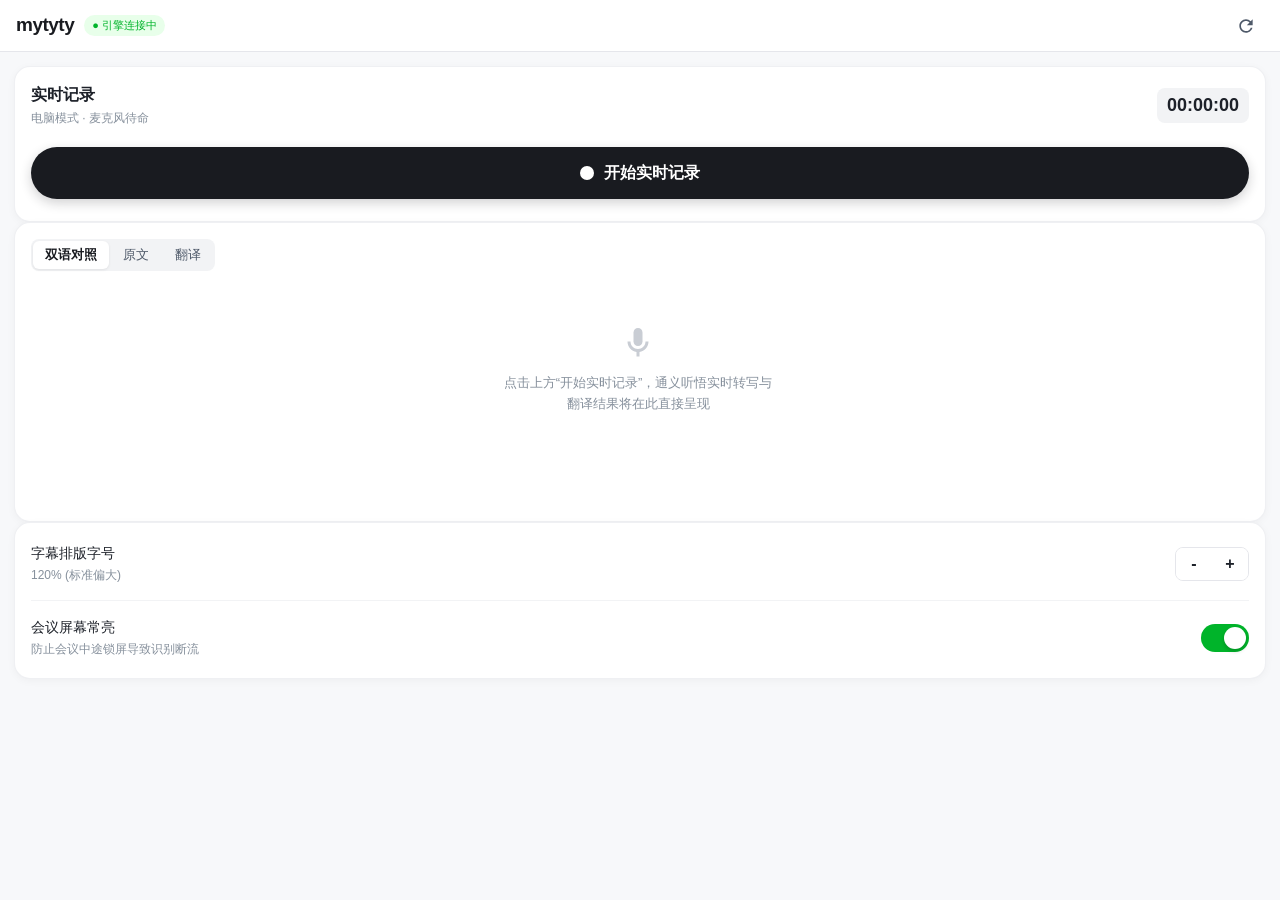
==== commit 49d35ecc: "DEV 移动端适配[AI-chhh299.Developer] feat: 修复登录态判定与录音启动并重构历史记录移动卡片 - 修复未登录主页误判为就绪的缺陷，实现三位一体登录态检测 - 修复主页卡片" ====
--- a/app/src/main/assets/ui/index.html
+++ b/app/src/main/assets/ui/index.html
@@ -7,7 +7,7 @@
   <link rel="stylesheet" href="style.css">
 </head>
 <body>
-  <!-- 手机端原生 App 极简卡片容器 (无任何虚假 9:41/wifi/电池状态栏，由系统状态栏原生呈现) -->
+  <!-- 手机端原生 App 极简卡片容器 (由系统状态栏原生呈现) -->
   <div class="app-container">
 
     <!-- 顶部状态指示栏 -->
@@ -26,77 +26,107 @@
     <!-- 可滚动卡片内容区 -->
     <main class="content-scroll">
 
-      <!-- 1. 实时记录控制卡片 -->
-      <section class="card record-card">
-        <div class="card-header">
-          <div class="card-title-group">
-            <span class="card-title">实时记录</span>
-            <span class="sub-status" id="micStatusText">电脑模式 · 麦克风待命</span>
+      <!-- ======================================================= -->
+      <!-- 视图 1: 实时录音与实时字幕卡片 (Tab 1 实时)              -->
+      <!-- ======================================================= -->
+      <div id="viewLive" class="view-section active">
+
+        <!-- 1. 实时记录控制卡片 -->
+        <section class="card record-card">
+          <div class="card-header">
+            <div class="card-title-group">
+              <span class="card-title">实时记录</span>
+              <span class="sub-status" id="micStatusText">电脑模式 · 麦克风待命</span>
+            </div>
+            <span class="record-timer" id="mainRecordTimer">00:00:00</span>
           </div>
-          <span class="record-timer" id="mainRecordTimer">00:00:00</span>
+
+          <div class="record-action-area">
+            <button class="btn-record-main" id="btnToggleRecord">
+              <div class="record-btn-icon" id="recordBtnIcon"></div>
+              <span id="recordBtnLabel">开始实时记录</span>
+            </button>
+          </div>
+        </section>
+
+        <!-- 2. 实时字幕卡片 (原文与翻译流) -->
+        <section class="card subtitle-card">
+          <div class="card-header">
+            <div class="tab-pill-group">
+              <button class="pill-tab active" data-mode="bilingual">双语对照</button>
+              <button class="pill-tab" data-mode="original">原文</button>
+              <button class="pill-tab" data-mode="translation">翻译</button>
+            </div>
+            <div class="live-indicator" id="liveIndicator" style="display: none;">
+              <span class="sound-wave"></span>
+              <span class="sound-wave"></span>
+              <span class="sound-wave"></span>
+              <span class="sound-wave"></span>
+              <span class="indicator-text">正在识别</span>
+            </div>
+          </div>
+
+          <!-- 实时转写与字幕展示容器 (绝无任何虚假写死静态文本) -->
+          <div class="transcript-stream-container" id="transcriptContainer">
+            <div class="empty-state" id="transcriptEmptyState">
+              <svg viewBox="0 0 24 24" width="36" height="36" class="empty-icon"><path fill="currentColor" d="M12 14c1.66 0 3-1.34 3-3V5c0-1.66-1.34-3-3-3S9 3.34 9 5v6c0 1.66 1.34 3 3 3z"/><path fill="currentColor" d="M17 11c0 2.76-2.24 5-5 5s-5-2.24-5-5H5c0 3.53 2.61 6.43 6 6.92V21h2v-3.08c3.39-.49 6-3.39 6-6.92h-2z"/></svg>
+              <p class="empty-tip">点击上方“开始实时记录”，通义听悟实时转写与翻译结果将在此直接呈现</p>
+            </div>
+            <div class="stream-sentences" id="streamSentences"></div>
+          </div>
+        </section>
+
+        <!-- 3. 显示设置卡片 (字号与常亮) -->
+        <section class="card settings-card">
+          <div class="setting-item">
+            <div class="setting-label">
+              <span class="setting-title">字幕排版字号</span>
+              <span class="setting-desc" id="currentFontSizeLabel">120% (标准偏大)</span>
+            </div>
+            <div class="font-stepper">
+              <button class="stepper-btn" id="btnFontMinus">-</button>
+              <button class="stepper-btn" id="btnFontPlus">+</button>
+            </div>
+          </div>
+
+          <div class="divider"></div>
+
+          <div class="setting-item">
+            <div class="setting-label">
+              <span class="setting-title">会议屏幕常亮</span>
+              <span class="setting-desc">防止会议中途锁屏导致识别断流</span>
+            </div>
+            <label class="switch">
+              <input type="checkbox" id="chkKeepScreenOn" checked>
+              <span class="slider round"></span>
+            </label>
+          </div>
+        </section>
+
+      </div>
+
+      <!-- ======================================================= -->
+      <!-- 视图 2: 历史会议纪要卡片列表 (Tab 2 历史，纯正移动卡片)    -->
+      <!-- ======================================================= -->
+      <div id="viewHistory" class="view-section" style="display: none;">
+
+        <div class="history-header-card">
+          <div class="history-title-group">
+            <span class="history-title">云端会议纪要</span>
+            <span class="history-count" id="historyCountBadge">0 条记录</span>
+          </div>
+          <button class="btn-refresh-history" id="btnRefreshHistory">刷新云端</button>
         </div>
 
-        <div class="record-action-area">
-          <button class="btn-record-main" id="btnToggleRecord">
-            <div class="record-btn-icon" id="recordBtnIcon"></div>
-            <span id="recordBtnLabel">开始实时记录</span>
-          </button>
-        </div>
-      </section>
-
-      <!-- 2. 实时字幕卡片 (原文与翻译流) -->
-      <section class="card subtitle-card">
-        <div class="card-header">
-          <div class="tab-pill-group">
-            <button class="pill-tab active" data-mode="bilingual">双语对照</button>
-            <button class="pill-tab" data-mode="original">原文</button>
-            <button class="pill-tab" data-mode="translation">翻译</button>
-          </div>
-          <div class="live-indicator" id="liveIndicator" style="display: none;">
-            <span class="sound-wave"></span>
-            <span class="sound-wave"></span>
-            <span class="sound-wave"></span>
-            <span class="sound-wave"></span>
-            <span class="indicator-text">正在识别</span>
+        <div class="history-list-container" id="historyListContainer">
+          <!-- 历史卡片空状态 -->
+          <div class="empty-state" id="historyEmptyState">
+            <svg viewBox="0 0 24 24" width="40" height="40" class="empty-icon"><path fill="currentColor" d="M19 3H5c-1.1 0-2 .9-2 2v14c0 1.1.9 2 2 2h14c1.1 0 2-.9 2-2V5c0-1.1-.9-2-2-2zm-5 14H7v-2h7v2zm3-4H7v-2h10v2zm0-4H7V7h10v2z"/></svg>
+            <p class="empty-tip">暂无历史会议记录<br><span style="font-size:12px;color:#86909C;">请在“主页”完成登录，或在“实时”中完成一次录音</span></p>
           </div>
         </div>
 
-        <!-- 实时转写与字幕展示容器 (绝无任何虚假写死静态文本) -->
-        <div class="transcript-stream-container" id="transcriptContainer">
-          <div class="empty-state" id="transcriptEmptyState">
-            <svg viewBox="0 0 24 24" width="36" height="36" class="empty-icon"><path fill="currentColor" d="M12 14c1.66 0 3-1.34 3-3V5c0-1.66-1.34-3-3-3S9 3.34 9 5v6c0 1.66 1.34 3 3 3z"/><path fill="currentColor" d="M17 11c0 2.76-2.24 5-5 5s-5-2.24-5-5H5c0 3.53 2.61 6.43 6 6.92V21h2v-3.08c3.39-.49 6-3.39 6-6.92h-2z"/></svg>
-            <p class="empty-tip">点击上方“开始实时记录”，通义听悟实时转写与翻译结果将在此直接呈现</p>
-          </div>
-          <div class="stream-sentences" id="streamSentences"></div>
-        </div>
-      </section>
-
-      <!-- 3. 显示设置卡片 (字号与常亮) -->
-      <section class="card settings-card">
-        <div class="setting-item">
-          <div class="setting-label">
-            <span class="setting-title">字幕排版字号</span>
-            <span class="setting-desc" id="currentFontSizeLabel">120% (标准偏大)</span>
-          </div>
-          <div class="font-stepper">
-            <button class="stepper-btn" id="btnFontMinus">-</button>
-            <button class="stepper-btn" id="btnFontPlus">+</button>
-          </div>
-        </div>
-
-        <div class="divider"></div>
-
-        <div class="setting-item">
-          <div class="setting-label">
-            <span class="setting-title">会议屏幕常亮</span>
-            <span class="setting-desc">防止会议中途锁屏导致识别断流</span>
-          </div>
-          <label class="switch">
-            <input type="checkbox" id="chkKeepScreenOn" checked>
-            <span class="slider round"></span>
-          </label>
-        </div>
-      </section>
+      </div>
 
     </main>
 
--- a/app/src/main/assets/ui/style.css
+++ b/app/src/main/assets/ui/style.css
@@ -112,6 +112,12 @@
   display: flex;
   flex-direction: column;
   gap: 14px;
+  transition: padding-bottom 0.2s ease;
+}
+
+/* 录音时悬浮条弹出增加底部安全距离 (8.12 规范) */
+.content-scroll.with-floating-bar {
+  padding-bottom: 140px;
 }
 
 /* 通用卡片容器 */
@@ -510,3 +516,150 @@
 .btn-floating-stop:active {
   opacity: 0.85;
 }
+
+/* =========================================================
+   5. 历史记录移动端专属卡片与视图切换样式
+   ========================================================= */
+.view-section {
+  display: none;
+  animation: fadeIn 0.25s ease;
+}
+
+.view-section.active {
+  display: block;
+}
+
+@keyframes fadeIn {
+  from { opacity: 0; transform: translateY(4px); }
+  to { opacity: 1; transform: translateY(0); }
+}
+
+.history-header-card {
+  display: flex;
+  justify-content: space-between;
+  align-items: center;
+  background: var(--bg-card);
+  padding: 14px 16px;
+  border-radius: var(--radius-card);
+  box-shadow: var(--shadow-sm);
+  margin-bottom: 12px;
+}
+
+.history-title-group {
+  display: flex;
+  align-items: center;
+  gap: 8px;
+}
+
+.history-title {
+  font-size: 16px;
+  font-weight: 700;
+  color: var(--text-main);
+}
+
+.history-count {
+  font-size: 11px;
+  color: var(--text-muted);
+  background: #F2F3F5;
+  padding: 2px 8px;
+  border-radius: 10px;
+}
+
+.btn-refresh-history {
+  background: #F2F3F5;
+  color: var(--primary-dark);
+  border: none;
+  padding: 6px 12px;
+  border-radius: 14px;
+  font-size: 12px;
+  font-weight: 600;
+  cursor: pointer;
+  transition: all 0.2s;
+}
+
+.btn-refresh-history:active {
+  background: #E5E6EB;
+}
+
+.history-list-container {
+  display: flex;
+  flex-direction: column;
+  gap: 12px;
+}
+
+/* 历史会议独立卡片 */
+.history-item-card {
+  background: var(--bg-card);
+  border-radius: var(--radius-card);
+  padding: 16px;
+  box-shadow: var(--shadow-sm);
+  border: 1px solid rgba(0, 0, 0, 0.03);
+  display: flex;
+  flex-direction: column;
+  gap: 10px;
+  transition: transform 0.15s ease, box-shadow 0.15s ease;
+  cursor: pointer;
+}
+
+.history-item-card:active {
+  transform: scale(0.985);
+  box-shadow: var(--shadow-md);
+}
+
+.history-item-header {
+  display: flex;
+  justify-content: space-between;
+  align-items: flex-start;
+  gap: 8px;
+}
+
+.history-item-title {
+  font-size: 15px;
+  font-weight: 700;
+  color: var(--text-main);
+  line-height: 1.4;
+  flex: 1;
+}
+
+.history-item-badge {
+  font-size: 11px;
+  color: var(--accent-green);
+  background: rgba(0, 185, 107, 0.1);
+  padding: 2px 6px;
+  border-radius: 4px;
+  font-weight: 600;
+  white-space: nowrap;
+}
+
+.history-item-meta {
+  display: flex;
+  align-items: center;
+  gap: 12px;
+  font-size: 12px;
+  color: var(--text-muted);
+}
+
+.history-item-meta span {
+  display: flex;
+  align-items: center;
+  gap: 4px;
+}
+
+.history-item-footer {
+  display: flex;
+  justify-content: flex-end;
+  border-top: 1px dashed #F2F3F5;
+  padding-top: 8px;
+  margin-top: 2px;
+}
+
+.btn-view-detail {
+  font-size: 12px;
+  color: var(--accent-green);
+  font-weight: 600;
+  background: none;
+  border: none;
+  cursor: pointer;
+  padding: 2px 0;
+}
+
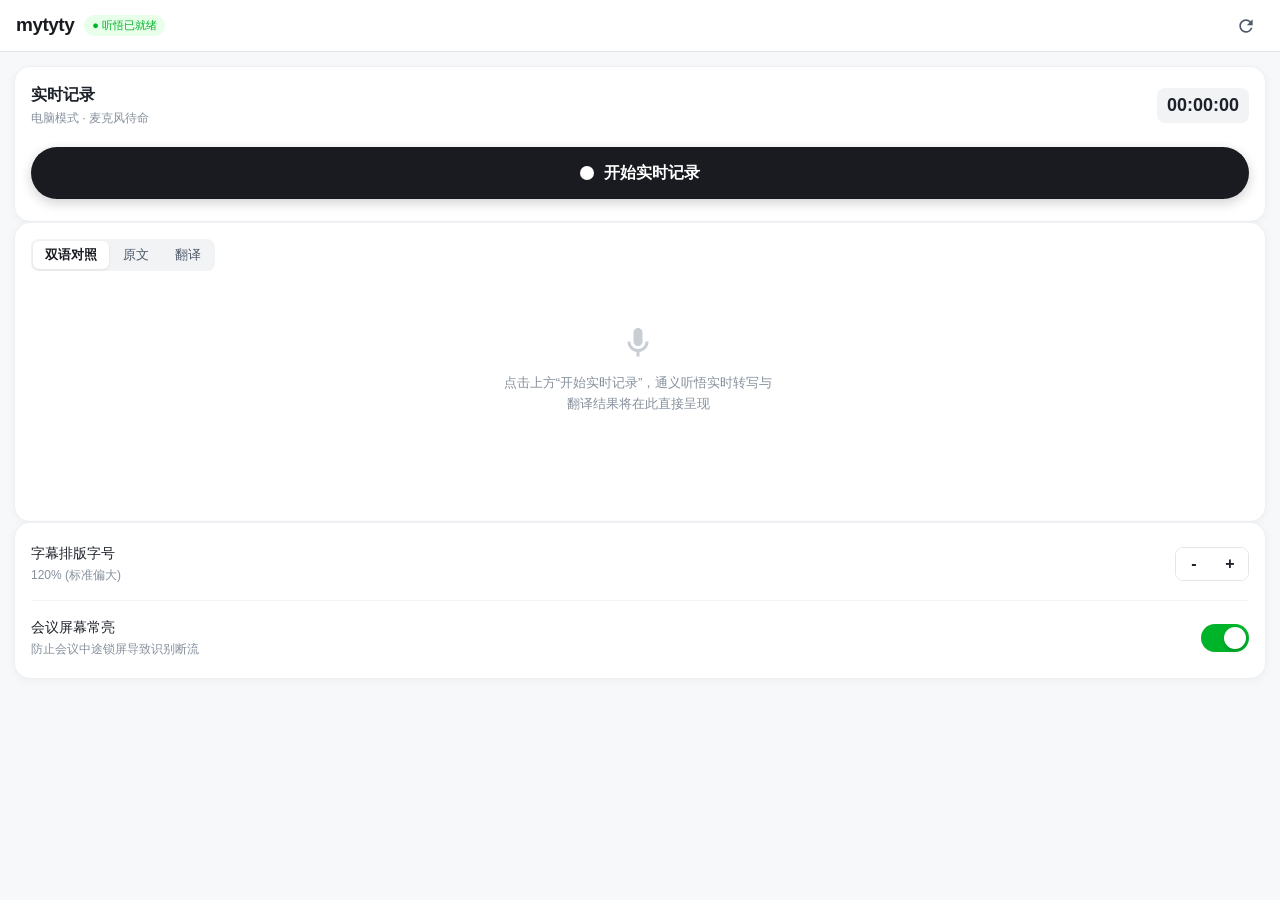
==== commit f8bc5991: "[mytyty] BUG 状态通道与历史列表[AI-chhh299.Developer] fix: 彻底消除实时与历史页面一直显示连接中的致命阻塞 - 在 tingwu-engine-injector" ====
--- a/app/src/main/assets/ui/index.html
+++ b/app/src/main/assets/ui/index.html
@@ -14,7 +14,7 @@
     <header class="app-header">
       <div class="header-left">
         <span class="app-name">mytyty</span>
-        <span class="header-badge" id="engineStatusBadge">● 引擎连接中</span>
+        <span class="header-badge" id="engineStatusBadge">● 听悟已就绪</span>
       </div>
       <div class="header-right">
         <button class="icon-btn" id="btnRefresh" title="刷新">
